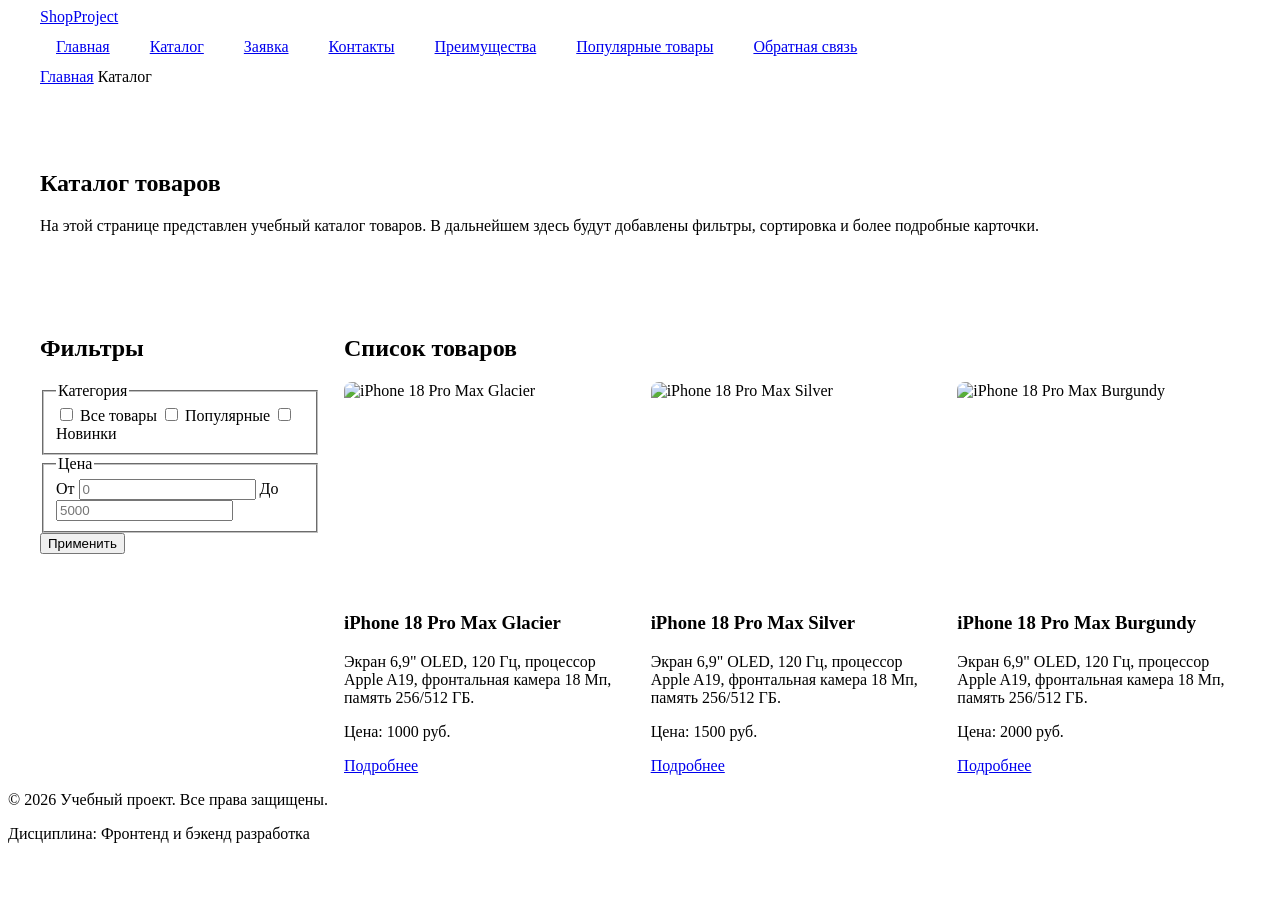
==== catalog.html @ 62562d32 "fix: improve accessibility and add Lighthouse report" ====
<!DOCTYPE html>
<html lang="ru">
<head>
  <meta charset="UTF-8">
  <meta name="viewport" content="width=device-width, initial-scale=1.0">
  <meta name="description" content="Каталог товаров учебного интернет-магазина.">
  <title>Каталог товаров — Учебный интернет-магазин</title>
  <link rel="stylesheet" href="css/style.css">
  <link rel="stylesheet" href="css/responsive.css">
</head>
<body>
  <a class="skip-link" href="#main">Перейти к основному содержимому</a>

  <header>
    <div class="site-header">
      <a class="site-logo" href="index.html">ShopProject</a>

      <nav class="site-nav" aria-label="Основная навигация">
        <ul class="site-nav__list">
          <li><a href="index.html">Главная</a></li>
          <li><a href="catalog.html" aria-current="page">Каталог</a></li>
          <li><a href="order.html">Заявка</a></li>
          <li><a href="contacts.html">Контакты</a></li>
          <li><a href="index.html#advantages">Преимущества</a></li>
          <li><a href="index.html#popular">Популярные товары</a></li>
          <li><a href="index.html#contacts">Обратная связь</a></li>
        </ul>
      </nav>
    </div>
  </header>

  <main id="main" class="main">
    <nav class="breadcrumbs" aria-label="Хлебные крошки">
      <a href="index.html">Главная</a>
      <span>Каталог</span>
    </nav>

    <section class="section">
      <h1>Каталог товаров</h1>
      <p>
        На этой странице представлен учебный каталог товаров.
        В дальнейшем здесь будут добавлены фильтры, сортировка и более
        подробные карточки.
      </p>
    </section>

    <section class="catalog-layout">
      <aside class="catalog-filters">
        <h2>Фильтры</h2>
        <form class="filters-form" action="#" method="get">
          <fieldset>
            <legend>Категория</legend>
            <label>
              <input type="checkbox" name="category" value="all">
              Все товары
            </label>
            <label>
              <input type="checkbox" name="category" value="popular">
              Популярные
            </label>
            <label>
              <input type="checkbox" name="category" value="new">
              Новинки
            </label>
          </fieldset>

          <fieldset>
            <legend>Цена</legend>
            <label for="price-from">От</label>
            <input id="price-from" name="price-from" type="number" min="0" placeholder="0">
            <label for="price-to">До</label>
            <input id="price-to" name="price-to" type="number" min="0" placeholder="5000">
          </fieldset>

          <button class="button" type="submit">Применить</button>
        </form>
      </aside>

      <section class="catalog-products">
        <h2>Список товаров</h2>
        <div class="products-grid">
          <article class="product-card">
            <img
              class="product-card__image"
              src="images/product1-640.jpg"
              srcset="images/product1-480.jpg 480w,
                      images/product1-640.jpg 640w,
                      images/product1-960.jpg 960w"
              sizes="(max-width: 639px) 100vw,
                     (max-width: 1023px) 50vw,
                     33vw"
              alt="iPhone 18 Pro Max Glacier"
              width="640"
              height="640"
              loading="lazy"
            >
            <h3>iPhone 18 Pro Max Glacier</h3>
            <p>Экран 6,9" OLED, 120 Гц, процессор Apple A19, фронтальная камера 18 Мп, память 256/512 ГБ.</p>
            <p>Цена: 1000 руб.</p>
            <a class="button" href="product.html">Подробнее</a>
          </article>

          <article class="product-card">
            <img
              class="product-card__image"
              src="images/product2-640.jpg"
              srcset="images/product2-480.jpg 480w,
                      images/product2-640.jpg 640w,
                      images/product2-960.jpg 960w"
              sizes="(max-width: 639px) 100vw,
                     (max-width: 1023px) 50vw,
                     33vw"
              alt="iPhone 18 Pro Max Silver"
              width="640"
              height="640"
              loading="lazy"
            >
            <h3>iPhone 18 Pro Max Silver</h3>
            <p>Экран 6,9" OLED, 120 Гц, процессор Apple A19, фронтальная камера 18 Мп, память 256/512 ГБ.</p>
            <p>Цена: 1500 руб.</p>
            <a class="button" href="product.html">Подробнее</a>
          </article>

          <article class="product-card">
            <img
              class="product-card__image"
              src="images/product3-640.jpg"
              srcset="images/product3-480.jpg 480w,
                      images/product3-640.jpg 640w,
                      images/product3-960.jpg 960w"
              sizes="(max-width: 639px) 100vw,
                     (max-width: 1023px) 50vw,
                     33vw"
              alt="iPhone 18 Pro Max Burgundy"
              width="640"
              height="640"
              loading="lazy"
            >
            <h3>iPhone 18 Pro Max Burgundy</h3>
            <p>Экран 6,9" OLED, 120 Гц, процессор Apple A19, фронтальная камера 18 Мп, память 256/512 ГБ.</p>
            <p>Цена: 2000 руб.</p>
            <a class="button" href="product.html">Подробнее</a>
          </article>
        </div>
      </section>
    </section>
  </main>

  <footer>
    <p>&copy; 2026 Учебный проект. Все права защищены.</p>
    <p>Дисциплина: Фронтенд и бэкенд разработка</p>
  </footer>
</body>
</html>
---- css/responsive.css ----
/*
  Адаптивные стили для контрольной работы №3.
  Подход: Mobile First.
  Базовые стили рассчитаны на мобильный экран.
  Расширения добавляются через min-width медиазапросы.
*/

/* ===============================
   1. Базовые адаптивные правила
   =============================== */

*,
*::before,
*::after {
  box-sizing: border-box;
}

html {
  scroll-behavior: smooth;
}

/* Изображения и видео не выходят за пределы контейнера. */
img,
video {
  max-width: 100%;
  height: auto;
}

/* Временная защита от горизонтального скролла.
   Не заменяет исправление ошибок в раскладке. */
body {
  overflow-x: hidden;
}

/* ===============================
   2. Контейнеры и секции
   =============================== */

/* На мобильном экране отступ от краёв меньше. */
header,
main,
footer {
  padding: var(--space-md);
}

/* Ширина контейнера: вся доступная ширина, но не больше 1200px.
   Боковой отступ уже задан у main, поэтому здесь 100%. */
.site-header,
.hero,
.section,
.aside-info,
.catalog-layout,
.breadcrumbs,
.success-message {
  width: min(100%, 1200px);
  margin-inline: auto;
}

/* clamp(): отступ растёт вместе с шириной экрана. */
.section {
  padding-block: clamp(24px, 5vw, 64px);
}

@media (min-width: 768px) {
  header,
  main,
  footer {
    padding: var(--space-lg);
  }
}

/* ===============================
   3. Навигация
   =============================== */

/* Мобильный экран: пункты меню в колонку. */
.site-nav__list {
  display: flex;
  flex-direction: column;
  align-items: stretch;
  gap: var(--space-sm, 8px);
  padding: 0;
  margin: var(--space-md) 0 0;
  list-style: none;
}

.site-nav__list a {
  display: block;
  padding: 12px 16px;
}

/* Планшет и desktop: меню в строку с переносом. */
@media (min-width: 768px) {
  .site-nav__list {
    flex-direction: row;
    flex-wrap: wrap;
    align-items: center;
  }
}

/* ===============================
   4. Hero-блок
   =============================== */

.hero {
  display: grid;
  gap: var(--space-lg, 24px);
  align-items: center;
  padding: var(--space-lg) var(--space-md);
}

.hero h1 {
  margin: 0;
  font-size: clamp(28px, 7vw, 56px);
  line-height: 1.1;
}

.hero p {
  margin: 0;
}

.hero .button {
  justify-self: start;
}

@media (min-width: 768px) {
  .hero {
    padding: var(--space-xl) var(--space-lg);
  }
}

/* ===============================
   5. Сетка карточек
   =============================== */

/* Мобильный экран: одна колонка. */
.products-grid {
  display: grid;
  grid-template-columns: 1fr;
  gap: var(--space-md, 16px);
}

/* min-width: 0 не даёт содержимому растянуть карточку шире колонки. */
.product-card {
  min-width: 0;
}

.product-card h3,
.product-card p {
  overflow-wrap: anywhere;
}

/* Небольшой планшет: две колонки. */
@media (min-width: 640px) {
  .products-grid {
    grid-template-columns: repeat(2, minmax(0, 1fr));
  }
}

/* Desktop: три колонки (в проекте три товара). */
@media (min-width: 1024px) {
  .products-grid {
    grid-template-columns: repeat(3, minmax(0, 1fr));
    gap: var(--space-lg, 24px);
  }
}

/* ===============================
   6. Страница каталога
   =============================== */

/* Мобильный экран: фильтр над списком товаров. */
.catalog-layout {
  display: grid;
  grid-template-columns: 1fr;
  grid-template-areas: none;
  gap: var(--space-lg, 24px);
}

.catalog-filters,
.catalog-products {
  grid-area: auto;
  min-width: 0;
}

.catalog-filters {
  order: -1;
}

/* Desktop: фильтр слева и закреплён при прокрутке. */
@media (min-width: 1024px) {
  .catalog-layout {
    grid-template-columns: 280px minmax(0, 1fr);
    align-items: start;
  }

  .catalog-filters {
    position: sticky;
    top: var(--space-lg);
    order: initial;
  }
}

/* ===============================
   7. Изображения карточек
   =============================== */

/* aspect-ratio задаёт соотношение сторон.
   contain вместо cover: на фото товара смартфон занимает почти весь кадр,
   и cover обрезал бы его сверху и снизу. */
.product-card__image {
  display: block;
  width: 100%;
  height: auto;
  aspect-ratio: 4 / 3;
  object-fit: contain;
  border-radius: var(--radius-md, 8px);
}

/* ===============================
   8. Страница товара
   =============================== */

/* Мобильный экран: изображение над описанием. */
.product {
  display: grid;
  gap: var(--space-lg);
  width: min(100%, 1200px);
  margin-inline: auto;
}

.product__image {
  display: block;
  width: 100%;
  max-width: 520px;
  margin-inline: auto;
  border: 1px solid var(--color-border);
  border-radius: var(--radius-md);
}

.product__info h1 {
  margin-top: 0;
  font-size: clamp(24px, 5vw, 40px);
  line-height: 1.2;
}

.product__price {
  font-size: 20px;
  font-weight: 700;
}

/* Планшет и desktop: две колонки. */
@media (min-width: 768px) {
  .product {
    grid-template-columns: repeat(2, minmax(0, 1fr));
    align-items: center;
  }
}

/* ===============================
   9. Форма заявки (order.html)
   =============================== */

/* Мобильный экран: форма в одну колонку. */
.order-form {
  display: grid;
  gap: var(--space-md, 16px);
}

.order-form__group {
  display: grid;
  gap: var(--space-xs, 4px);
}

/* min-height: 44px — удобный размер для нажатия пальцем. */
.order-form__input,
.order-form__textarea,
.order-form__select {
  width: 100%;
  min-height: 44px;
  padding: 10px 12px;
  border: 1px solid var(--color-border);
  border-radius: var(--radius-sm);
  font: inherit;
}

.order-form__textarea {
  min-height: 120px;
  resize: vertical;
}

/* Кнопка отправки не растягивается на всю ширину формы. */
.order-form__group .button {
  justify-self: start;
}

/* Планшет и desktop: часть полей в две колонки. */
@media (min-width: 768px) {
  .order-form {
    grid-template-columns: repeat(2, minmax(0, 1fr));
  }

  .order-form__group--wide {
    grid-column: 1 / -1;
  }
}

/* Поля формы в модальном окне тоже делаем удобными для нажатия. */
.form-field input,
.form-field select,
.form-field textarea {
  min-height: 44px;
}

/* ===============================
   10. Таблица характеристик
   =============================== */

/* Если таблице не хватает ширины, прокручивается только контейнер,
   а не вся страница. */
.table-wrapper {
  width: 100%;
  overflow-x: auto;
  -webkit-overflow-scrolling: touch;
}

.product-table {
  width: 100%;
  min-width: 640px;
  border-collapse: collapse;
}

.product-table caption {
  margin-bottom: var(--space-sm);
  font-weight: 700;
  text-align: left;
}

.product-table th,
.product-table td {
  padding: 12px;
  border: 1px solid var(--color-border, #ddd);
  text-align: left;
}

.product-table th {
  background-color: var(--color-surface);
}

/* ===============================
   11. Модальное окно
   =============================== */

/* Окно не выходит за пределы экрана, длинное содержимое прокручивается. */
.order-dialog {
  width: min(100% - 32px, 560px);
  max-height: calc(100vh - 32px);
  overflow: auto;
}

.order-dialog::backdrop {
  background: rgb(0 0 0 / 0.5);
}

/* Кнопки формы в модальном окне переносятся на узком экране. */
.form-actions {
  flex-wrap: wrap;
}

/* ===============================
   12. Доступность (практика 13)
   =============================== */

/* Ссылка пропуска к основному содержимому.
   Скрыта за верхним краем экрана и появляется при фокусе с клавиатуры.
   display: none не используется: иначе ссылка была бы недоступна для Tab. */
.skip-link {
  position: absolute;
  left: 16px;
  top: -100px;
  z-index: 1000;
  padding: 8px 12px;
  color: #ffffff;
  background-color: #111111;
  border-radius: 6px;
  text-decoration: none;
}

.skip-link:focus,
.skip-link:focus-visible {
  top: 16px;
}

/* Видимый фокус на всех интерактивных элементах. */
:focus-visible {
  outline: 3px solid var(--color-primary, #0057b8);
  outline-offset: 3px;
}

.site-nav__list a:focus-visible,
.button:focus-visible,
.order-form__input:focus-visible,
.order-form__textarea:focus-visible,
.order-form__select:focus-visible,
.form-field input:focus-visible,
.form-field select:focus-visible,
.form-field textarea:focus-visible,
.form-actions button:focus-visible {
  outline: 3px solid var(--color-primary, #0057b8);
  outline-offset: 3px;
}
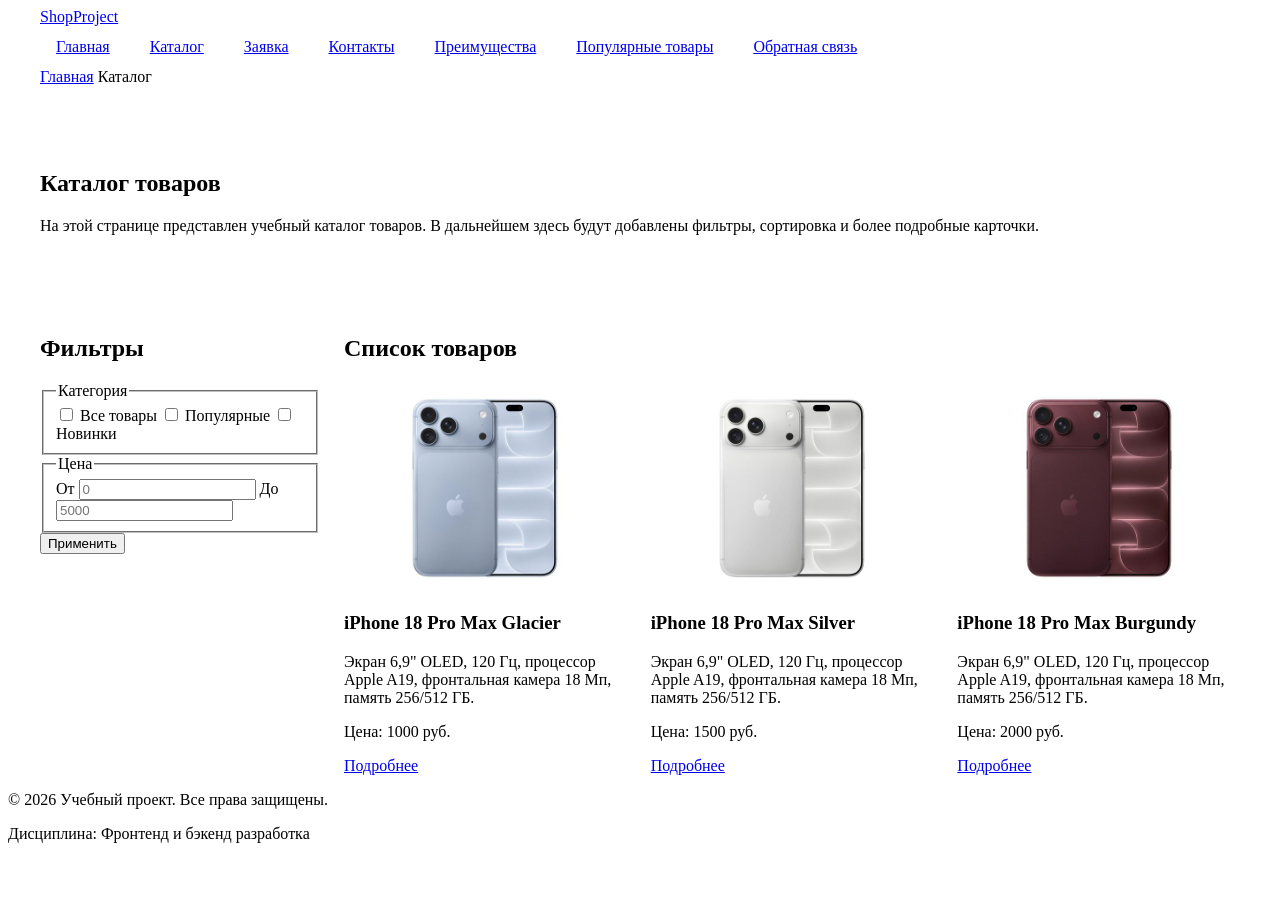
==== commit f3d17bdb: "feat: add responsive layout styles" ====
--- a/catalog.html
+++ b/catalog.html
@@ -9,8 +9,6 @@
   <link rel="stylesheet" href="css/responsive.css">
 </head>
 <body>
-  <a class="skip-link" href="#main">Перейти к основному содержимому</a>
-
   <header>
     <div class="site-header">
       <a class="site-logo" href="index.html">ShopProject</a>
@@ -29,7 +27,7 @@
     </div>
   </header>
 
-  <main id="main" class="main">
+  <main>
     <nav class="breadcrumbs" aria-label="Хлебные крошки">
       <a href="index.html">Главная</a>
       <span>Каталог</span>
--- a/css/responsive.css
+++ b/css/responsive.css
@@ -366,46 +366,3 @@
 .form-actions {
   flex-wrap: wrap;
 }
-
-/* ===============================
-   12. Доступность (практика 13)
-   =============================== */
-
-/* Ссылка пропуска к основному содержимому.
-   Скрыта за верхним краем экрана и появляется при фокусе с клавиатуры.
-   display: none не используется: иначе ссылка была бы недоступна для Tab. */
-.skip-link {
-  position: absolute;
-  left: 16px;
-  top: -100px;
-  z-index: 1000;
-  padding: 8px 12px;
-  color: #ffffff;
-  background-color: #111111;
-  border-radius: 6px;
-  text-decoration: none;
-}
-
-.skip-link:focus,
-.skip-link:focus-visible {
-  top: 16px;
-}
-
-/* Видимый фокус на всех интерактивных элементах. */
-:focus-visible {
-  outline: 3px solid var(--color-primary, #0057b8);
-  outline-offset: 3px;
-}
-
-.site-nav__list a:focus-visible,
-.button:focus-visible,
-.order-form__input:focus-visible,
-.order-form__textarea:focus-visible,
-.order-form__select:focus-visible,
-.form-field input:focus-visible,
-.form-field select:focus-visible,
-.form-field textarea:focus-visible,
-.form-actions button:focus-visible {
-  outline: 3px solid var(--color-primary, #0057b8);
-  outline-offset: 3px;
-}
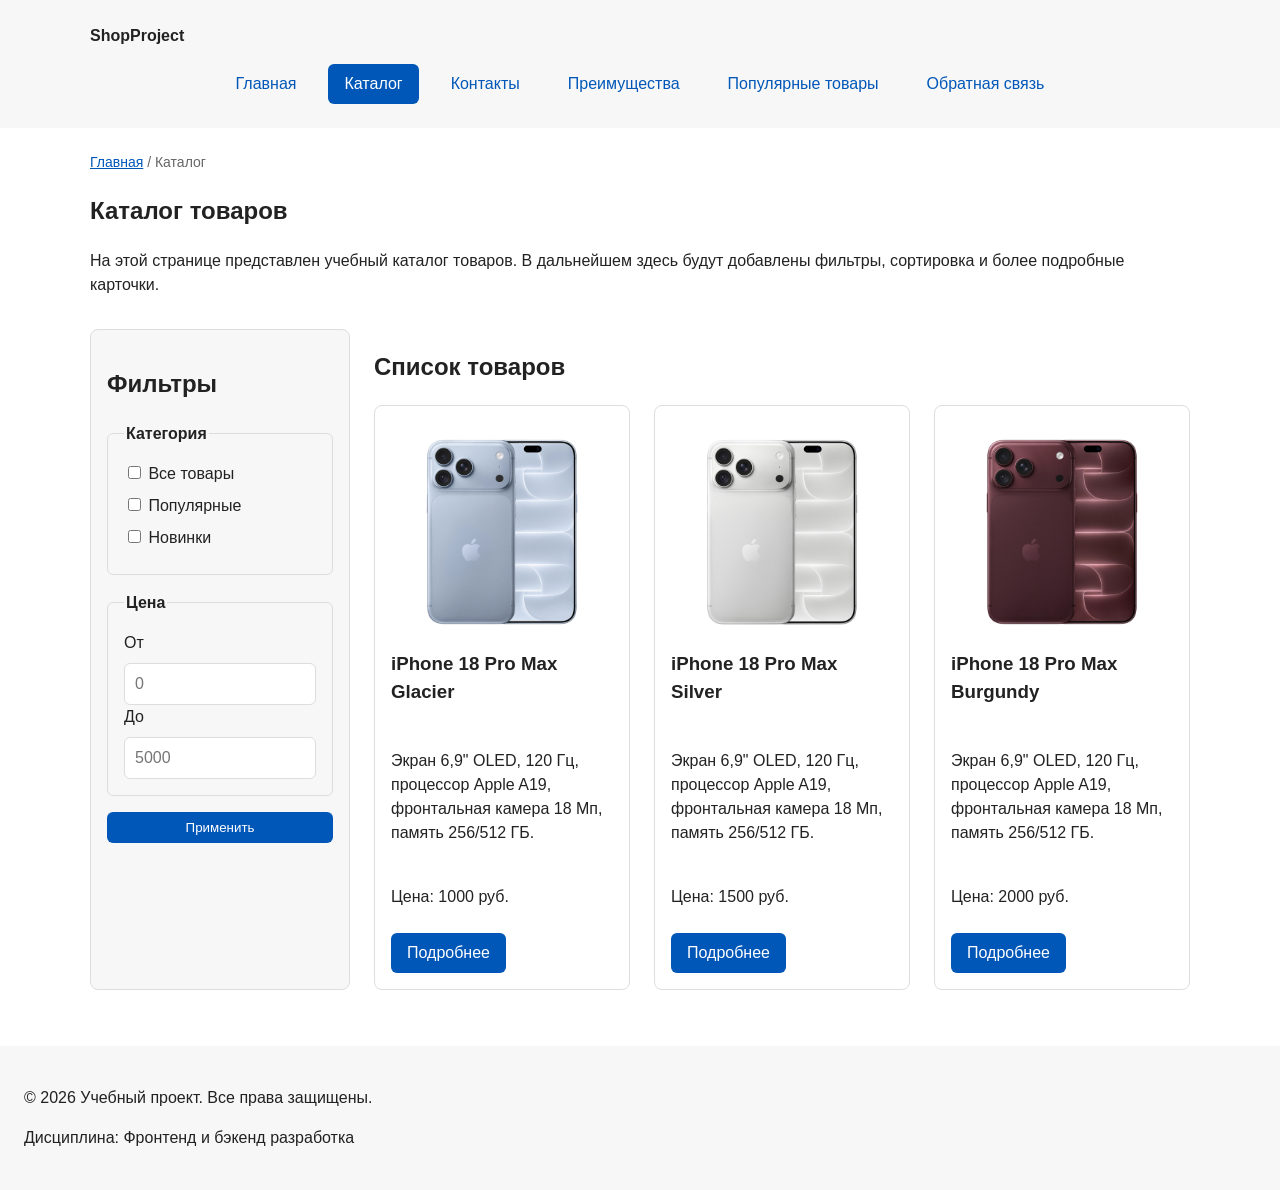
==== commit 658dbbcb: "chore: add base project from KR1" ====
--- a/catalog.html
+++ b/catalog.html
@@ -6,7 +6,6 @@
   <meta name="description" content="Каталог товаров учебного интернет-магазина.">
   <title>Каталог товаров — Учебный интернет-магазин</title>
   <link rel="stylesheet" href="css/style.css">
-  <link rel="stylesheet" href="css/responsive.css">
 </head>
 <body>
   <header>
@@ -17,7 +16,6 @@
         <ul class="site-nav__list">
           <li><a href="index.html">Главная</a></li>
           <li><a href="catalog.html" aria-current="page">Каталог</a></li>
-          <li><a href="order.html">Заявка</a></li>
           <li><a href="contacts.html">Контакты</a></li>
           <li><a href="index.html#advantages">Преимущества</a></li>
           <li><a href="index.html#popular">Популярные товары</a></li>
@@ -78,66 +76,27 @@
         <h2>Список товаров</h2>
         <div class="products-grid">
           <article class="product-card">
-            <img
-              class="product-card__image"
-              src="images/product1-640.jpg"
-              srcset="images/product1-480.jpg 480w,
-                      images/product1-640.jpg 640w,
-                      images/product1-960.jpg 960w"
-              sizes="(max-width: 639px) 100vw,
-                     (max-width: 1023px) 50vw,
-                     33vw"
-              alt="iPhone 18 Pro Max Glacier"
-              width="640"
-              height="640"
-              loading="lazy"
-            >
+            <img class="product-card__image" src="images/product1.jpg" alt="iPhone 18 Pro Max Glacier">
             <h3>iPhone 18 Pro Max Glacier</h3>
             <p>Экран 6,9" OLED, 120 Гц, процессор Apple A19, фронтальная камера 18 Мп, память 256/512 ГБ.</p>
             <p>Цена: 1000 руб.</p>
-            <a class="button" href="product.html">Подробнее</a>
+            <a class="button" href="index.html#popular">Подробнее</a>
           </article>
 
           <article class="product-card">
-            <img
-              class="product-card__image"
-              src="images/product2-640.jpg"
-              srcset="images/product2-480.jpg 480w,
-                      images/product2-640.jpg 640w,
-                      images/product2-960.jpg 960w"
-              sizes="(max-width: 639px) 100vw,
-                     (max-width: 1023px) 50vw,
-                     33vw"
-              alt="iPhone 18 Pro Max Silver"
-              width="640"
-              height="640"
-              loading="lazy"
-            >
+            <img class="product-card__image" src="images/product2.jpg" alt="iPhone 18 Pro Max Silver">
             <h3>iPhone 18 Pro Max Silver</h3>
             <p>Экран 6,9" OLED, 120 Гц, процессор Apple A19, фронтальная камера 18 Мп, память 256/512 ГБ.</p>
             <p>Цена: 1500 руб.</p>
-            <a class="button" href="product.html">Подробнее</a>
+            <a class="button" href="index.html#popular">Подробнее</a>
           </article>
 
           <article class="product-card">
-            <img
-              class="product-card__image"
-              src="images/product3-640.jpg"
-              srcset="images/product3-480.jpg 480w,
-                      images/product3-640.jpg 640w,
-                      images/product3-960.jpg 960w"
-              sizes="(max-width: 639px) 100vw,
-                     (max-width: 1023px) 50vw,
-                     33vw"
-              alt="iPhone 18 Pro Max Burgundy"
-              width="640"
-              height="640"
-              loading="lazy"
-            >
+            <img class="product-card__image" src="images/product3.jpg" alt="iPhone 18 Pro Max Burgundy">
             <h3>iPhone 18 Pro Max Burgundy</h3>
             <p>Экран 6,9" OLED, 120 Гц, процессор Apple A19, фронтальная камера 18 Мп, память 256/512 ГБ.</p>
             <p>Цена: 2000 руб.</p>
-            <a class="button" href="product.html">Подробнее</a>
+            <a class="button" href="index.html#popular">Подробнее</a>
           </article>
         </div>
       </section>
--- a/css/style.css
+++ b/css/style.css
@@ -0,0 +1,396 @@
+/* ===============================
+   1. Переменные проекта
+   =============================== */
+
+:root {
+  /* Основные цвета проекта */
+  --color-bg: #ffffff;
+  --color-text: #222222;
+  --color-muted: #666666;
+  --color-primary: #0057b8;
+  --color-primary-dark: #003f86;
+  --color-border: #dddddd;
+  --color-surface: #f7f7f7;
+  --color-surface-accent: #eef5ff;
+  --color-danger: #b00020;
+  --color-success: #168a2f;
+  --color-success-bg: #eefaf0;
+  --color-white: #ffffff;
+
+  /* Отступы */
+  --space-xs: 4px;
+  --space-sm: 8px;
+  --space-md: 16px;
+  --space-lg: 24px;
+  --space-xl: 32px;
+
+  /* Скругления */
+  --radius-sm: 6px;
+  --radius-md: 8px;
+  --radius-lg: 12px;
+
+  /* Размеры */
+  --container-width: 1100px;
+}
+
+/* ===============================
+   2. Базовые стили
+   =============================== */
+
+/* Плавная прокрутка к якорям. */
+html {
+  scroll-behavior: smooth;
+}
+
+/* border-box: width включает content, padding и border. */
+* {
+  box-sizing: border-box;
+}
+
+/* Убираем стандартный отступ body и задаём базовую типографику. */
+body {
+  margin: 0;
+  font-family: Arial, sans-serif;
+  line-height: 1.5;
+  color: var(--color-text);
+  background-color: var(--color-bg);
+}
+
+/* Внутренние отступы основных областей страницы. */
+header,
+main,
+footer {
+  padding: var(--space-lg);
+}
+
+/* Шапка и подвал используют нейтральный фон. */
+header {
+  background-color: var(--color-surface);
+}
+
+footer {
+  background-color: var(--color-surface);
+}
+
+/* ===============================
+   3. Общие элементы интерфейса
+   =============================== */
+
+a {
+  color: var(--color-primary);
+}
+
+a:hover {
+  color: var(--color-primary-dark);
+}
+
+a:focus-visible {
+  outline: 2px solid var(--color-primary);
+  outline-offset: 3px;
+}
+
+/* Подсветка элемента, на который ведёт якорная ссылка. */
+:target {
+  outline: 2px dashed var(--color-primary);
+  outline-offset: 4px;
+}
+
+/* Кнопка: используется и для ссылок, и для элементов button. */
+.button {
+  display: inline-block;
+  padding: var(--space-sm) var(--space-md);
+  color: var(--color-white);
+  background-color: var(--color-primary);
+  text-decoration: none;
+  border: none;
+  border-radius: var(--radius-sm);
+  cursor: pointer;
+}
+
+.button:hover {
+  background-color: var(--color-primary-dark);
+}
+
+.button:focus-visible {
+  outline: 2px solid var(--color-primary);
+  outline-offset: 3px;
+}
+
+.button:disabled {
+  opacity: 0.6;
+  cursor: not-allowed;
+}
+
+/* ===============================
+   4. Компоненты страницы
+   =============================== */
+
+/* Шапка: ограничиваем ширину содержимого. */
+.site-header {
+  max-width: var(--container-width);
+  margin: 0 auto;
+}
+
+/* Текстовый логотип. */
+.site-logo {
+  font-weight: bold;
+  text-decoration: none;
+  color: var(--color-text);
+}
+
+/* Навигация через Flexbox: пункты в строку с переносом. */
+.site-nav__list {
+  display: flex;
+  flex-wrap: wrap;
+  justify-content: center;
+  align-items: center;
+  gap: var(--space-md);
+  padding: 0;
+  margin: var(--space-md) 0 0;
+  list-style: none;
+}
+
+/* inline-block позволяет задать ссылке внутренние отступы. */
+.site-nav__list a {
+  display: inline-block;
+  padding: var(--space-sm) var(--space-md);
+  color: var(--color-primary);
+  text-decoration: none;
+  border-radius: var(--radius-sm);
+}
+
+.site-nav__list a:hover {
+  color: var(--color-white);
+  background-color: var(--color-primary);
+}
+
+/* Пункт меню текущей страницы подсвечивается.
+   aria-current="page" сообщает и браузеру, и экранным читалкам,
+   что ссылка ведёт на открытую сейчас страницу. */
+.site-nav__list a[aria-current="page"] {
+  color: var(--color-white);
+  background-color: var(--color-primary);
+}
+
+/* Хлебные крошки на внутренних страницах. */
+.breadcrumbs {
+  max-width: var(--container-width);
+  margin: 0 auto var(--space-md);
+  font-size: 14px;
+  color: var(--color-muted);
+}
+
+.breadcrumbs a {
+  color: var(--color-primary);
+}
+
+/* Разделитель перед названием текущей страницы. */
+.breadcrumbs span::before {
+  content: " / ";
+  color: var(--color-muted);
+}
+
+/* Hero-блок — первый крупный блок страницы. */
+.hero {
+  max-width: var(--container-width);
+  margin: 0 auto var(--space-xl);
+  padding: var(--space-xl) var(--space-lg);
+  background-color: var(--color-surface-accent);
+  border-radius: var(--radius-lg);
+}
+
+/* Общий класс для разделов страницы. */
+.section {
+  max-width: var(--container-width);
+  margin: 0 auto var(--space-xl);
+}
+
+.section h2 {
+  margin-top: 0;
+}
+
+/* Сетка карточек: три равные колонки. */
+.products-grid {
+  display: grid;
+  grid-template-columns: repeat(3, 1fr);
+  gap: var(--space-lg);
+}
+
+/* Карточка товара — flex-контейнер, содержимое сверху вниз. */
+.product-card {
+  display: flex;
+  flex-direction: column;
+  gap: var(--space-sm);
+  margin-bottom: 0;
+  padding: var(--space-md);
+  border: 1px solid var(--color-border);
+  border-radius: var(--radius-md);
+  background-color: var(--color-bg);
+}
+
+.product-card:hover {
+  border-color: var(--color-primary);
+}
+
+.product-card h3 {
+  margin-top: 0;
+}
+
+/* Изображение товара в карточке. */
+.product-card__image {
+  width: 100%;
+  height: 220px;
+  object-fit: contain;
+}
+
+/* Кнопка прижата к низу карточки и не растягивается. */
+.product-card .button {
+  margin-top: auto;
+  align-self: flex-start;
+}
+
+/* Страница каталога: фильтры слева, товары справа. */
+.catalog-layout {
+  max-width: var(--container-width);
+  margin: 0 auto var(--space-xl);
+  display: grid;
+  grid-template-columns: 260px 1fr;
+  grid-template-areas: "filters products";
+  gap: var(--space-lg);
+}
+
+.catalog-filters {
+  grid-area: filters;
+  padding: var(--space-md);
+  border: 1px solid var(--color-border);
+  border-radius: var(--radius-md);
+  background-color: var(--color-surface);
+}
+
+.catalog-products {
+  grid-area: products;
+}
+
+/* Форма фильтров. */
+.filters-form {
+  display: grid;
+  gap: var(--space-md);
+}
+
+.filters-form fieldset {
+  margin: 0;
+  padding: var(--space-md);
+  border: 1px solid var(--color-border);
+  border-radius: var(--radius-sm);
+}
+
+.filters-form legend {
+  font-weight: 700;
+}
+
+.filters-form label {
+  display: block;
+  margin-bottom: var(--space-sm);
+}
+
+.filters-form input[type="number"] {
+  width: 100%;
+  padding: 8px 10px;
+  border: 1px solid var(--color-border);
+  border-radius: var(--radius-sm);
+  font: inherit;
+}
+
+/* Дополнительный информационный блок. */
+.aside-info {
+  max-width: var(--container-width);
+  margin: 0 auto var(--space-xl);
+  padding: var(--space-md);
+  border-left: 4px solid var(--color-primary);
+  background-color: var(--color-surface);
+}
+
+/* ===============================
+   5. Форма и модальное окно
+   =============================== */
+
+/* Модальное окно на основе элемента dialog. */
+.order-dialog {
+  width: min(100% - 32px, 560px);
+  padding: var(--space-lg);
+  border: none;
+  border-radius: var(--radius-lg);
+}
+
+/* Затемнение фона за модальным окном. */
+.order-dialog::backdrop {
+  background-color: rgba(0, 0, 0, 0.5);
+}
+
+.form-field {
+  margin-bottom: var(--space-md);
+}
+
+.form-field label {
+  display: block;
+  margin-bottom: var(--space-xs);
+}
+
+.form-field input,
+.form-field select,
+.form-field textarea {
+  width: 100%;
+  padding: 10px 12px;
+  border: 1px solid var(--color-border);
+  border-radius: var(--radius-sm);
+  font: inherit;
+}
+
+/* Checkbox не должен занимать всю ширину. */
+.form-field input[type="checkbox"] {
+  width: auto;
+}
+
+/* Подсказка под полем. */
+.form-field small {
+  display: block;
+  margin-top: var(--space-xs);
+  color: var(--color-muted);
+}
+
+/* Состояния полей формы. */
+.form-field input:hover,
+.form-field select:hover,
+.form-field textarea:hover {
+  border-color: var(--color-primary);
+}
+
+.form-field input:focus-visible,
+.form-field select:focus-visible,
+.form-field textarea:focus-visible,
+.form-actions button:focus-visible {
+  outline: 2px solid var(--color-primary);
+  outline-offset: 3px;
+}
+
+/* Ошибочные поля: aria-invalid добавляется из js/main.js.
+   Префикс .form-field нужен, чтобы перебить .form-field input. */
+.form-field [aria-invalid="true"] {
+  border-color: var(--color-danger);
+}
+
+/* Кнопки формы. */
+.form-actions {
+  display: flex;
+  gap: 12px;
+  margin-top: 20px;
+}
+
+/* Сообщение об успешной отправке. */
+.success-message {
+  max-width: var(--container-width);
+  margin: var(--space-lg) auto;
+  padding: var(--space-md);
+  border-left: 4px solid var(--color-success);
+  background-color: var(--color-success-bg);
+}
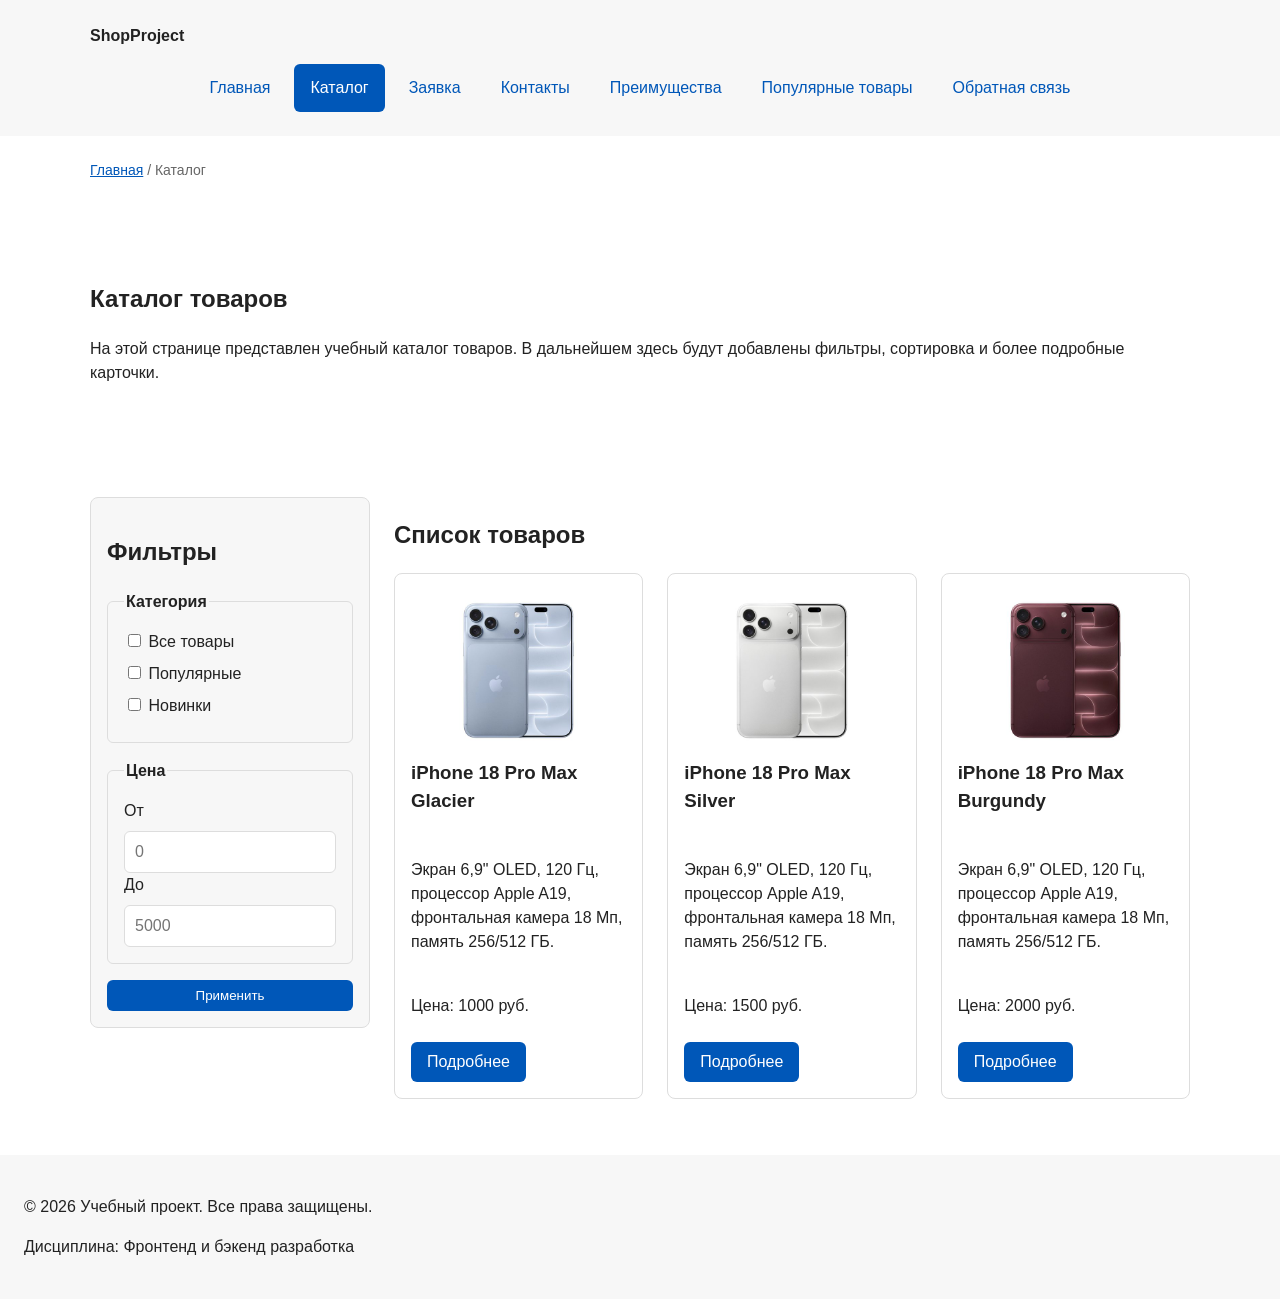
==== commit dbfda564: "Merge pull request #1 from shrkch/feature/responsive-layout Add responsive layout styles" ====
--- a/catalog.html
+++ b/catalog.html
@@ -6,6 +6,7 @@
   <meta name="description" content="Каталог товаров учебного интернет-магазина.">
   <title>Каталог товаров — Учебный интернет-магазин</title>
   <link rel="stylesheet" href="css/style.css">
+  <link rel="stylesheet" href="css/responsive.css">
 </head>
 <body>
   <header>
@@ -16,6 +17,7 @@
         <ul class="site-nav__list">
           <li><a href="index.html">Главная</a></li>
           <li><a href="catalog.html" aria-current="page">Каталог</a></li>
+          <li><a href="order.html">Заявка</a></li>
           <li><a href="contacts.html">Контакты</a></li>
           <li><a href="index.html#advantages">Преимущества</a></li>
           <li><a href="index.html#popular">Популярные товары</a></li>
@@ -76,27 +78,66 @@
         <h2>Список товаров</h2>
         <div class="products-grid">
           <article class="product-card">
-            <img class="product-card__image" src="images/product1.jpg" alt="iPhone 18 Pro Max Glacier">
+            <img
+              class="product-card__image"
+              src="images/product1-640.jpg"
+              srcset="images/product1-480.jpg 480w,
+                      images/product1-640.jpg 640w,
+                      images/product1-960.jpg 960w"
+              sizes="(max-width: 639px) 100vw,
+                     (max-width: 1023px) 50vw,
+                     33vw"
+              alt="iPhone 18 Pro Max Glacier"
+              width="640"
+              height="640"
+              loading="lazy"
+            >
             <h3>iPhone 18 Pro Max Glacier</h3>
             <p>Экран 6,9" OLED, 120 Гц, процессор Apple A19, фронтальная камера 18 Мп, память 256/512 ГБ.</p>
             <p>Цена: 1000 руб.</p>
-            <a class="button" href="index.html#popular">Подробнее</a>
+            <a class="button" href="product.html">Подробнее</a>
           </article>
 
           <article class="product-card">
-            <img class="product-card__image" src="images/product2.jpg" alt="iPhone 18 Pro Max Silver">
+            <img
+              class="product-card__image"
+              src="images/product2-640.jpg"
+              srcset="images/product2-480.jpg 480w,
+                      images/product2-640.jpg 640w,
+                      images/product2-960.jpg 960w"
+              sizes="(max-width: 639px) 100vw,
+                     (max-width: 1023px) 50vw,
+                     33vw"
+              alt="iPhone 18 Pro Max Silver"
+              width="640"
+              height="640"
+              loading="lazy"
+            >
             <h3>iPhone 18 Pro Max Silver</h3>
             <p>Экран 6,9" OLED, 120 Гц, процессор Apple A19, фронтальная камера 18 Мп, память 256/512 ГБ.</p>
             <p>Цена: 1500 руб.</p>
-            <a class="button" href="index.html#popular">Подробнее</a>
+            <a class="button" href="product.html">Подробнее</a>
           </article>
 
           <article class="product-card">
-            <img class="product-card__image" src="images/product3.jpg" alt="iPhone 18 Pro Max Burgundy">
+            <img
+              class="product-card__image"
+              src="images/product3-640.jpg"
+              srcset="images/product3-480.jpg 480w,
+                      images/product3-640.jpg 640w,
+                      images/product3-960.jpg 960w"
+              sizes="(max-width: 639px) 100vw,
+                     (max-width: 1023px) 50vw,
+                     33vw"
+              alt="iPhone 18 Pro Max Burgundy"
+              width="640"
+              height="640"
+              loading="lazy"
+            >
             <h3>iPhone 18 Pro Max Burgundy</h3>
             <p>Экран 6,9" OLED, 120 Гц, процессор Apple A19, фронтальная камера 18 Мп, память 256/512 ГБ.</p>
             <p>Цена: 2000 руб.</p>
-            <a class="button" href="index.html#popular">Подробнее</a>
+            <a class="button" href="product.html">Подробнее</a>
           </article>
         </div>
       </section>
--- a/css/responsive.css
+++ b/css/responsive.css
@@ -0,0 +1,368 @@
+/*
+  Адаптивные стили для контрольной работы №3.
+  Подход: Mobile First.
+  Базовые стили рассчитаны на мобильный экран.
+  Расширения добавляются через min-width медиазапросы.
+*/
+
+/* ===============================
+   1. Базовые адаптивные правила
+   =============================== */
+
+*,
+*::before,
+*::after {
+  box-sizing: border-box;
+}
+
+html {
+  scroll-behavior: smooth;
+}
+
+/* Изображения и видео не выходят за пределы контейнера. */
+img,
+video {
+  max-width: 100%;
+  height: auto;
+}
+
+/* Временная защита от горизонтального скролла.
+   Не заменяет исправление ошибок в раскладке. */
+body {
+  overflow-x: hidden;
+}
+
+/* ===============================
+   2. Контейнеры и секции
+   =============================== */
+
+/* На мобильном экране отступ от краёв меньше. */
+header,
+main,
+footer {
+  padding: var(--space-md);
+}
+
+/* Ширина контейнера: вся доступная ширина, но не больше 1200px.
+   Боковой отступ уже задан у main, поэтому здесь 100%. */
+.site-header,
+.hero,
+.section,
+.aside-info,
+.catalog-layout,
+.breadcrumbs,
+.success-message {
+  width: min(100%, 1200px);
+  margin-inline: auto;
+}
+
+/* clamp(): отступ растёт вместе с шириной экрана. */
+.section {
+  padding-block: clamp(24px, 5vw, 64px);
+}
+
+@media (min-width: 768px) {
+  header,
+  main,
+  footer {
+    padding: var(--space-lg);
+  }
+}
+
+/* ===============================
+   3. Навигация
+   =============================== */
+
+/* Мобильный экран: пункты меню в колонку. */
+.site-nav__list {
+  display: flex;
+  flex-direction: column;
+  align-items: stretch;
+  gap: var(--space-sm, 8px);
+  padding: 0;
+  margin: var(--space-md) 0 0;
+  list-style: none;
+}
+
+.site-nav__list a {
+  display: block;
+  padding: 12px 16px;
+}
+
+/* Планшет и desktop: меню в строку с переносом. */
+@media (min-width: 768px) {
+  .site-nav__list {
+    flex-direction: row;
+    flex-wrap: wrap;
+    align-items: center;
+  }
+}
+
+/* ===============================
+   4. Hero-блок
+   =============================== */
+
+.hero {
+  display: grid;
+  gap: var(--space-lg, 24px);
+  align-items: center;
+  padding: var(--space-lg) var(--space-md);
+}
+
+.hero h1 {
+  margin: 0;
+  font-size: clamp(28px, 7vw, 56px);
+  line-height: 1.1;
+}
+
+.hero p {
+  margin: 0;
+}
+
+.hero .button {
+  justify-self: start;
+}
+
+@media (min-width: 768px) {
+  .hero {
+    padding: var(--space-xl) var(--space-lg);
+  }
+}
+
+/* ===============================
+   5. Сетка карточек
+   =============================== */
+
+/* Мобильный экран: одна колонка. */
+.products-grid {
+  display: grid;
+  grid-template-columns: 1fr;
+  gap: var(--space-md, 16px);
+}
+
+/* min-width: 0 не даёт содержимому растянуть карточку шире колонки. */
+.product-card {
+  min-width: 0;
+}
+
+.product-card h3,
+.product-card p {
+  overflow-wrap: anywhere;
+}
+
+/* Небольшой планшет: две колонки. */
+@media (min-width: 640px) {
+  .products-grid {
+    grid-template-columns: repeat(2, minmax(0, 1fr));
+  }
+}
+
+/* Desktop: три колонки (в проекте три товара). */
+@media (min-width: 1024px) {
+  .products-grid {
+    grid-template-columns: repeat(3, minmax(0, 1fr));
+    gap: var(--space-lg, 24px);
+  }
+}
+
+/* ===============================
+   6. Страница каталога
+   =============================== */
+
+/* Мобильный экран: фильтр над списком товаров. */
+.catalog-layout {
+  display: grid;
+  grid-template-columns: 1fr;
+  grid-template-areas: none;
+  gap: var(--space-lg, 24px);
+}
+
+.catalog-filters,
+.catalog-products {
+  grid-area: auto;
+  min-width: 0;
+}
+
+.catalog-filters {
+  order: -1;
+}
+
+/* Desktop: фильтр слева и закреплён при прокрутке. */
+@media (min-width: 1024px) {
+  .catalog-layout {
+    grid-template-columns: 280px minmax(0, 1fr);
+    align-items: start;
+  }
+
+  .catalog-filters {
+    position: sticky;
+    top: var(--space-lg);
+    order: initial;
+  }
+}
+
+/* ===============================
+   7. Изображения карточек
+   =============================== */
+
+/* aspect-ratio задаёт соотношение сторон.
+   contain вместо cover: на фото товара смартфон занимает почти весь кадр,
+   и cover обрезал бы его сверху и снизу. */
+.product-card__image {
+  display: block;
+  width: 100%;
+  height: auto;
+  aspect-ratio: 4 / 3;
+  object-fit: contain;
+  border-radius: var(--radius-md, 8px);
+}
+
+/* ===============================
+   8. Страница товара
+   =============================== */
+
+/* Мобильный экран: изображение над описанием. */
+.product {
+  display: grid;
+  gap: var(--space-lg);
+  width: min(100%, 1200px);
+  margin-inline: auto;
+}
+
+.product__image {
+  display: block;
+  width: 100%;
+  max-width: 520px;
+  margin-inline: auto;
+  border: 1px solid var(--color-border);
+  border-radius: var(--radius-md);
+}
+
+.product__info h1 {
+  margin-top: 0;
+  font-size: clamp(24px, 5vw, 40px);
+  line-height: 1.2;
+}
+
+.product__price {
+  font-size: 20px;
+  font-weight: 700;
+}
+
+/* Планшет и desktop: две колонки. */
+@media (min-width: 768px) {
+  .product {
+    grid-template-columns: repeat(2, minmax(0, 1fr));
+    align-items: center;
+  }
+}
+
+/* ===============================
+   9. Форма заявки (order.html)
+   =============================== */
+
+/* Мобильный экран: форма в одну колонку. */
+.order-form {
+  display: grid;
+  gap: var(--space-md, 16px);
+}
+
+.order-form__group {
+  display: grid;
+  gap: var(--space-xs, 4px);
+}
+
+/* min-height: 44px — удобный размер для нажатия пальцем. */
+.order-form__input,
+.order-form__textarea,
+.order-form__select {
+  width: 100%;
+  min-height: 44px;
+  padding: 10px 12px;
+  border: 1px solid var(--color-border);
+  border-radius: var(--radius-sm);
+  font: inherit;
+}
+
+.order-form__textarea {
+  min-height: 120px;
+  resize: vertical;
+}
+
+/* Кнопка отправки не растягивается на всю ширину формы. */
+.order-form__group .button {
+  justify-self: start;
+}
+
+/* Планшет и desktop: часть полей в две колонки. */
+@media (min-width: 768px) {
+  .order-form {
+    grid-template-columns: repeat(2, minmax(0, 1fr));
+  }
+
+  .order-form__group--wide {
+    grid-column: 1 / -1;
+  }
+}
+
+/* Поля формы в модальном окне тоже делаем удобными для нажатия. */
+.form-field input,
+.form-field select,
+.form-field textarea {
+  min-height: 44px;
+}
+
+/* ===============================
+   10. Таблица характеристик
+   =============================== */
+
+/* Если таблице не хватает ширины, прокручивается только контейнер,
+   а не вся страница. */
+.table-wrapper {
+  width: 100%;
+  overflow-x: auto;
+  -webkit-overflow-scrolling: touch;
+}
+
+.product-table {
+  width: 100%;
+  min-width: 640px;
+  border-collapse: collapse;
+}
+
+.product-table caption {
+  margin-bottom: var(--space-sm);
+  font-weight: 700;
+  text-align: left;
+}
+
+.product-table th,
+.product-table td {
+  padding: 12px;
+  border: 1px solid var(--color-border, #ddd);
+  text-align: left;
+}
+
+.product-table th {
+  background-color: var(--color-surface);
+}
+
+/* ===============================
+   11. Модальное окно
+   =============================== */
+
+/* Окно не выходит за пределы экрана, длинное содержимое прокручивается. */
+.order-dialog {
+  width: min(100% - 32px, 560px);
+  max-height: calc(100vh - 32px);
+  overflow: auto;
+}
+
+.order-dialog::backdrop {
+  background: rgb(0 0 0 / 0.5);
+}
+
+/* Кнопки формы в модальном окне переносятся на узком экране. */
+.form-actions {
+  flex-wrap: wrap;
+}
